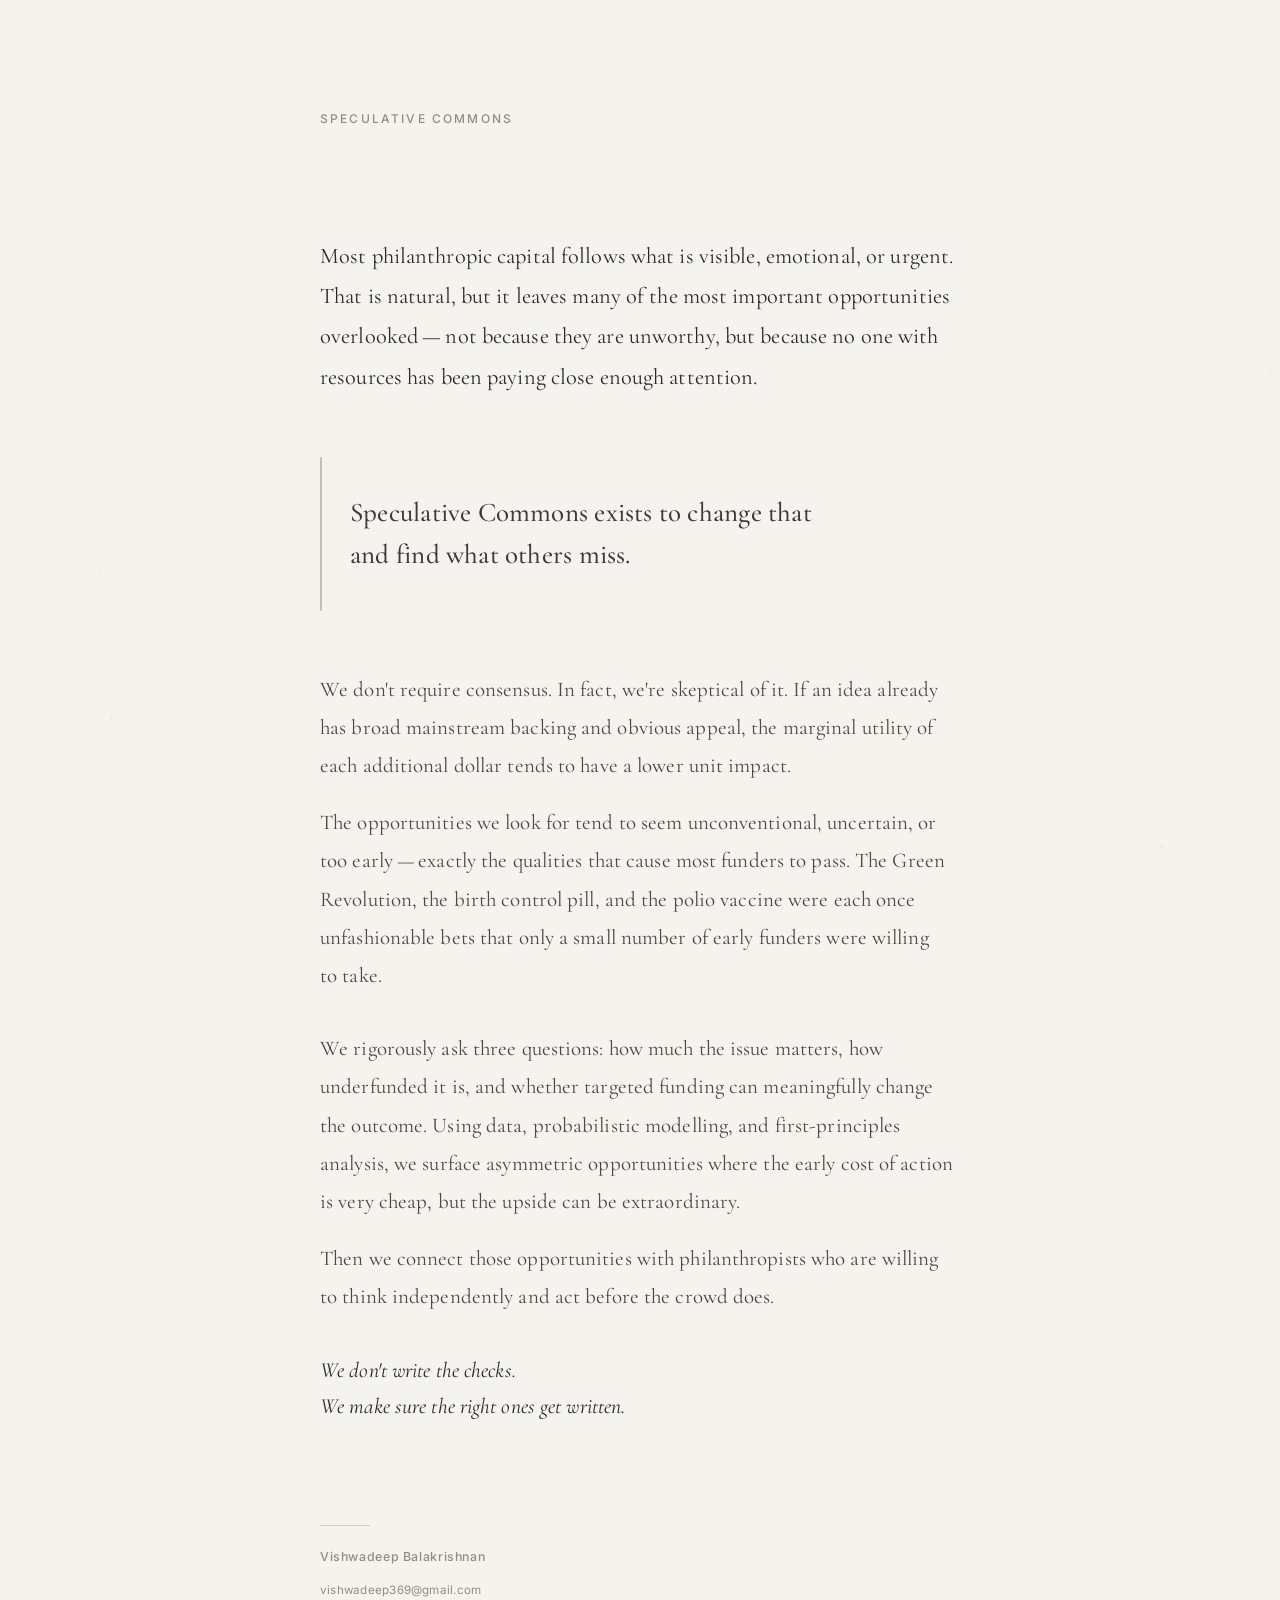
==== index.html @ d749b6ca "Redesign site with editorial typography, pull-line thesis, scroll reveals, and pointer-responsive co" ====
<!DOCTYPE html>
<html lang="en">
<head>
  <meta charset="UTF-8">
  <meta name="viewport" content="width=device-width, initial-scale=1.0">
  <title>Speculative Commons</title>
  <meta name="description" content="Speculative Commons finds what others miss — surfacing asymmetric philanthropic opportunities through rigorous analysis and independent thinking.">
  <meta name="theme-color" content="#f5f3ee">
  <link rel="preconnect" href="https://fonts.googleapis.com">
  <link rel="preconnect" href="https://fonts.gstatic.com" crossorigin>
  <link href="https://fonts.googleapis.com/css2?family=Cormorant+Garamond:ital,wght@0,400;0,500;0,600;1,400;1,500&family=Inter:wght@400;500&display=swap" rel="stylesheet">
  <link rel="stylesheet" href="css/style.css">
</head>
<body>
  <canvas id="bg-canvas" aria-hidden="true"></canvas>

  <div class="page">
    <header class="header" role="banner">
      <span class="brand">Speculative Commons</span>
    </header>

    <main class="main" role="main">
      <article class="thesis">
        <div class="thesis-section reveal">
          <p class="thesis-lead">Most philanthropic capital follows what is visible, emotional, or urgent. That is natural, but it leaves many of the most important opportunities overlooked&thinsp;&mdash;&thinsp;not because they are unworthy, but because no one with resources has been paying close enough&nbsp;attention.</p>
        </div>

        <aside class="thesis-pullline reveal" aria-label="Key statement">
          <span class="pullline-mark" aria-hidden="true"></span>
          <p>Speculative Commons exists to change that<br>and find what others&nbsp;miss.</p>
        </aside>

        <div class="thesis-section reveal">
          <p>We don't require consensus. In fact, we're skeptical of it. If an idea already has broad mainstream backing and obvious appeal, the marginal utility of each additional dollar tends to have a lower unit&nbsp;impact.</p>

          <p>The opportunities we look for tend to seem unconventional, uncertain, or too early&thinsp;&mdash;&thinsp;exactly the qualities that cause most funders to pass. The Green Revolution, the birth control pill, and the polio vaccine were each once unfashionable bets that only a small number of early funders were willing to&nbsp;take.</p>
        </div>

        <div class="thesis-section reveal">
          <p>We rigorously ask three questions: how much the issue matters, how underfunded it is, and whether targeted funding can meaningfully change the outcome. Using data, probabilistic modelling, and first-principles analysis, we surface asymmetric opportunities where the early cost of action is very cheap, but the upside can be&nbsp;extraordinary.</p>

          <p>Then we connect those opportunities with philanthropists who are willing to think independently and act before the crowd&nbsp;does.</p>
        </div>

        <div class="thesis-section reveal">
          <p class="thesis-closing">We don't write the checks.<br>We make sure the right ones get&nbsp;written.</p>
        </div>
      </article>
    </main>

    <footer class="footer reveal" role="contentinfo">
      <div class="footer-rule" aria-hidden="true"></div>
      <p class="footer-name">Vishwadeep Balakrishnan</p>
      <p class="footer-email"><a href="mailto:vishwadeep369@gmail.com">vishwadeep369@gmail.com</a></p>
    </footer>
  </div>

  <script src="js/main.js"></script>
</body>
</html>
---- css/style.css ----
/* ========================================
   Speculative Commons — Stylesheet
   An editorial manifesto page: warm, lyrical,
   quietly alive, institutionally credible.
   ======================================== */

:root {
  --color-bg: #f5f3ee;
  --color-text: #2b2a27;
  --color-text-secondary: #4a4843;
  --color-text-quiet: #908d86;
  --color-rule: #d0cdc6;
  --color-accent: #8a7e6b;
  --color-pullline: #3d3b37;

  --font-serif: 'Cormorant Garamond', 'Georgia', 'Times New Roman', serif;
  --font-sans: 'Inter', -apple-system, BlinkMacSystemFont, 'Segoe UI', sans-serif;

  --measure: 32em;
  --space-xs: 0.5rem;
  --space-s: 1rem;
  --space-m: 1.75rem;
  --space-l: 3rem;
  --space-xl: 5rem;
}

/* ---- Reset & Base ---- */

*, *::before, *::after {
  margin: 0;
  padding: 0;
  box-sizing: border-box;
}

html {
  font-size: 20px;
  -webkit-font-smoothing: antialiased;
  -moz-osx-font-smoothing: grayscale;
  text-rendering: optimizeLegibility;
  scroll-behavior: smooth;
}

body {
  font-family: var(--font-serif);
  font-weight: 400;
  line-height: 1.78;
  color: var(--color-text);
  background-color: var(--color-bg);
  position: relative;
  overflow-x: hidden;
}

::selection {
  background: #cbc7bf;
  color: var(--color-text);
}

/* ---- Background Canvas ---- */

#bg-canvas {
  position: fixed;
  top: 0;
  left: 0;
  width: 100%;
  height: 100%;
  z-index: 0;
  pointer-events: none;
  opacity: 0.18;
}

/* ---- Page Shell ---- */

.page {
  position: relative;
  z-index: 1;
  display: flex;
  flex-direction: column;
  min-height: 100vh;
  max-width: calc(var(--measure) + 6rem);
  margin: 0 auto;
  padding: var(--space-xl) 3rem var(--space-l);
}

/* ---- Header ---- */

.header {
  padding-bottom: var(--space-xl);
  opacity: 0;
  transform: translateY(4px);
  animation: fadeIn 1s cubic-bezier(0.23, 1, 0.32, 1) 0.15s forwards;
}

.brand {
  font-family: var(--font-sans);
  font-weight: 500;
  font-size: 0.6rem;
  letter-spacing: 0.18em;
  text-transform: uppercase;
  color: var(--color-text-quiet);
}

/* ---- Main / Thesis ---- */

.main {
  flex: 1;
  display: flex;
  align-items: flex-start;
}

.thesis {
  max-width: var(--measure);
}

/* Thesis sections for grouped rhythm */
.thesis-section {
  margin-bottom: var(--space-m);
}

.thesis-section:last-child {
  margin-bottom: 0;
}

.thesis-section p {
  font-size: 1.05rem;
  line-height: 1.82;
  letter-spacing: 0.005em;
  color: var(--color-text-secondary);
  margin-bottom: 0.9em;
}

.thesis-section p:last-child {
  margin-bottom: 0;
}

/* Lead paragraph — slightly larger, drawing readers in */
.thesis-lead {
  font-size: 1.12rem !important;
  line-height: 1.8 !important;
  color: var(--color-text) !important;
}

/* ---- Pull-line: the key thesis moment ---- */

.thesis-pullline {
  position: relative;
  margin: var(--space-l) 0;
  padding: var(--space-m) 0 var(--space-m) 1.5rem;
}

.thesis-pullline p {
  font-family: var(--font-serif);
  font-size: 1.35rem;
  font-weight: 500;
  line-height: 1.55;
  letter-spacing: 0.008em;
  color: var(--color-pullline);
}

/* Animated left-margin trace mark */
.pullline-mark {
  position: absolute;
  top: 0;
  left: 0;
  width: 2px;
  height: 100%;
  background: var(--color-accent);
  border-radius: 1px;
  opacity: 0;
  transform: scaleY(0);
  transform-origin: top;
  transition: opacity 0.6s ease, transform 1.2s cubic-bezier(0.23, 1, 0.32, 1);
}

.thesis-pullline.is-visible .pullline-mark {
  opacity: 0.45;
  transform: scaleY(1);
}

/* ---- Closing line ---- */

.thesis-closing {
  font-style: italic;
  font-size: 1.08rem !important;
  line-height: 1.7 !important;
  color: var(--color-text) !important;
  letter-spacing: 0.01em;
}

/* ---- Scroll-reveal system ---- */

.reveal {
  opacity: 0;
  transform: translateY(14px);
  transition: opacity 0.7s cubic-bezier(0.23, 1, 0.32, 1),
              transform 0.7s cubic-bezier(0.23, 1, 0.32, 1);
}

.reveal.is-visible {
  opacity: 1;
  transform: translateY(0);
}

/* Staggered initial entrance for above-the-fold content */
.header ~ .main .reveal:nth-child(1) { transition-delay: 0.1s; }
.header ~ .main .reveal:nth-child(2) { transition-delay: 0.25s; }
.header ~ .main .reveal:nth-child(3) { transition-delay: 0.35s; }
.header ~ .main .reveal:nth-child(4) { transition-delay: 0.45s; }

/* ---- Footer ---- */

.footer {
  margin-top: var(--space-xl);
  padding-top: 0;
  padding-bottom: var(--space-s);
}

.footer-rule {
  width: 2.5rem;
  height: 1px;
  background: var(--color-rule);
  margin-bottom: var(--space-s);
}

.footer-name {
  font-family: var(--font-sans);
  font-size: 0.62rem;
  font-weight: 500;
  letter-spacing: 0.05em;
  color: var(--color-text-quiet);
  margin-bottom: 0.15rem;
}

.footer-email a {
  font-family: var(--font-sans);
  font-size: 0.58rem;
  letter-spacing: 0.02em;
  color: var(--color-text-quiet);
  text-decoration: none;
  border-bottom: 1px solid transparent;
  transition: border-color 0.3s ease, color 0.3s ease;
}

.footer-email a:hover,
.footer-email a:focus {
  color: var(--color-text);
  border-bottom-color: var(--color-rule);
}

.footer-email a:focus-visible {
  outline: 2px solid var(--color-text-quiet);
  outline-offset: 2px;
  border-radius: 2px;
}

/* ---- Keyframes ---- */

@keyframes fadeIn {
  from {
    opacity: 0;
    transform: translateY(4px);
  }
  to {
    opacity: 1;
    transform: translateY(0);
  }
}

/* ---- Reduced Motion ---- */

@media (prefers-reduced-motion: reduce) {
  *, *::before, *::after {
    animation-duration: 0.01ms !important;
    animation-delay: 0s !important;
    transition-duration: 0.01ms !important;
  }

  .header,
  .reveal {
    opacity: 1;
    transform: none;
  }

  .pullline-mark {
    opacity: 0.45;
    transform: scaleY(1);
  }

  #bg-canvas {
    display: none;
  }
}

/* ---- Responsive ---- */

@media (max-width: 768px) {
  html {
    font-size: 19px;
  }

  .page {
    padding: var(--space-l) 2rem var(--space-m);
  }

  .header {
    padding-bottom: var(--space-l);
  }

  .thesis-pullline {
    margin: var(--space-m) 0;
    padding-left: 1.25rem;
  }

  .thesis-pullline p {
    font-size: 1.25rem;
  }

  .footer {
    margin-top: var(--space-l);
  }
}

@media (max-width: 480px) {
  html {
    font-size: 18px;
  }

  .page {
    padding: 2.5rem 1.5rem 1.5rem;
  }

  .header {
    padding-bottom: 2.5rem;
  }

  .thesis-section {
    margin-bottom: 1.5rem;
  }

  .thesis-section p {
    margin-bottom: 0.75em;
  }

  .thesis-pullline {
    margin: 1.5rem 0;
    padding: 1.25rem 0 1.25rem 1rem;
  }

  .thesis-pullline p {
    font-size: 1.15rem;
    line-height: 1.5;
  }

  .footer {
    margin-top: 2.5rem;
  }
}

/* ---- Print ---- */

@media print {
  #bg-canvas { display: none; }
  .page { padding: 0; }
  .header, .reveal { opacity: 1; transform: none; }
  .pullline-mark { opacity: 0.45; transform: scaleY(1); }
  body { background: #fff; color: #000; }
}
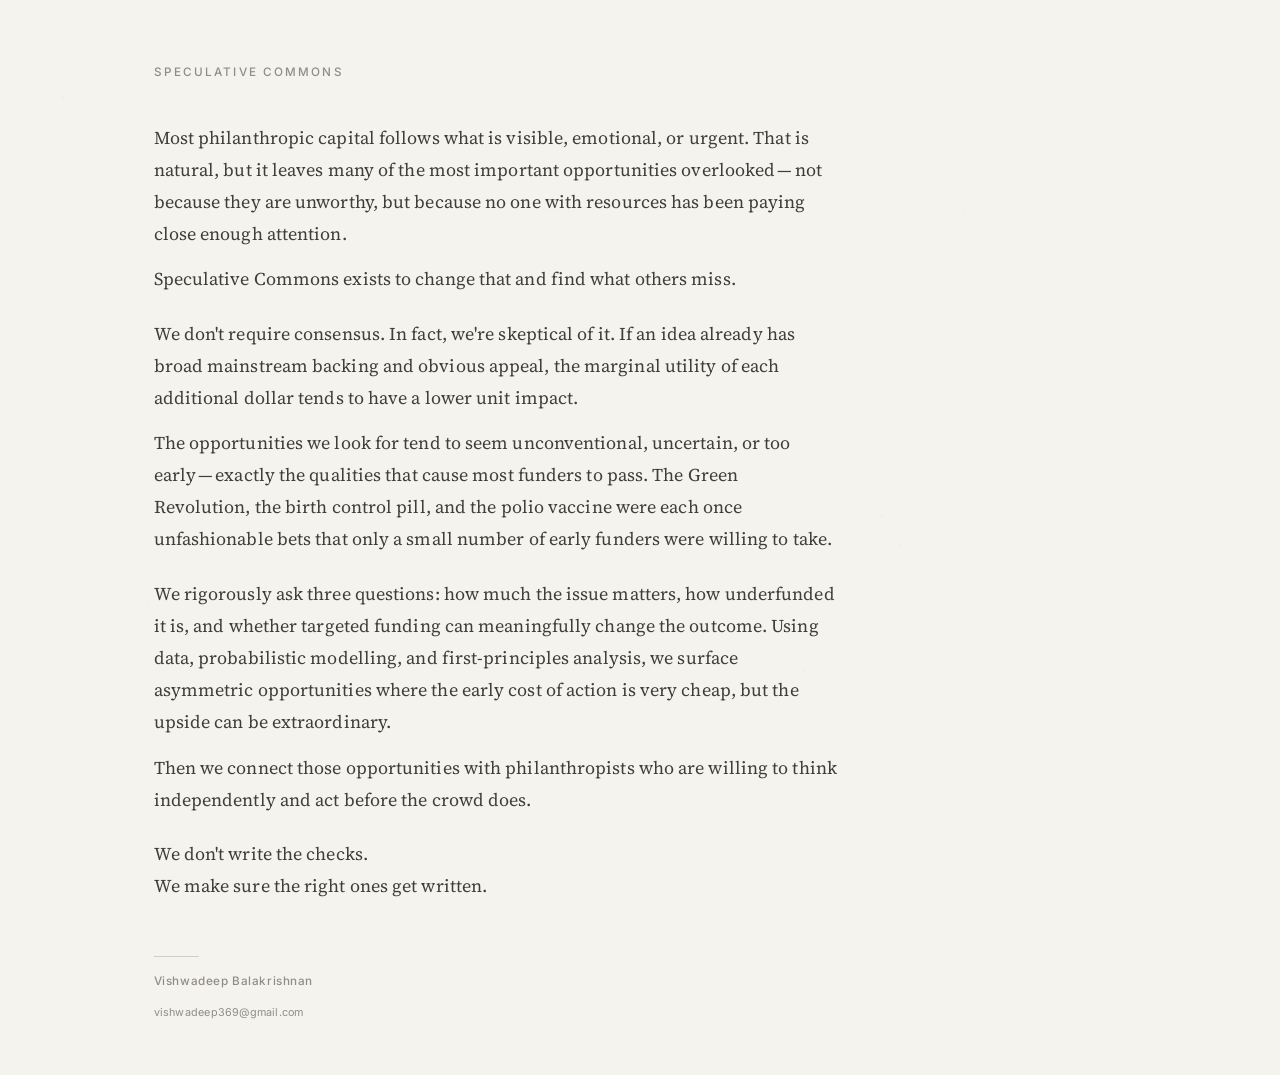
==== commit 94cb325b: "Refine site: left-offset editorial layout, Source Serif 4 font, uniform body typography, tighter spa" ====
--- a/index.html
+++ b/index.html
@@ -8,7 +8,7 @@
   <meta name="theme-color" content="#f5f3ee">
   <link rel="preconnect" href="https://fonts.googleapis.com">
   <link rel="preconnect" href="https://fonts.gstatic.com" crossorigin>
-  <link href="https://fonts.googleapis.com/css2?family=Cormorant+Garamond:ital,wght@0,400;0,500;0,600;1,400;1,500&family=Inter:wght@400;500&display=swap" rel="stylesheet">
+  <link href="https://fonts.googleapis.com/css2?family=Source+Serif+4:ital,opsz,wght@0,8..60,400;0,8..60,500;0,8..60,600;1,8..60,400;1,8..60,500&family=Inter:wght@400;500&display=swap" rel="stylesheet">
   <link rel="stylesheet" href="css/style.css">
 </head>
 <body>
@@ -22,13 +22,10 @@
     <main class="main" role="main">
       <article class="thesis">
         <div class="thesis-section reveal">
-          <p class="thesis-lead">Most philanthropic capital follows what is visible, emotional, or urgent. That is natural, but it leaves many of the most important opportunities overlooked&thinsp;&mdash;&thinsp;not because they are unworthy, but because no one with resources has been paying close enough&nbsp;attention.</p>
+          <p>Most philanthropic capital follows what is visible, emotional, or urgent. That is natural, but it leaves many of the most important opportunities overlooked&thinsp;&mdash;&thinsp;not because they are unworthy, but because no one with resources has been paying close enough&nbsp;attention.</p>
+
+          <p>Speculative Commons exists to change that and find what others&nbsp;miss.</p>
         </div>
-
-        <aside class="thesis-pullline reveal" aria-label="Key statement">
-          <span class="pullline-mark" aria-hidden="true"></span>
-          <p>Speculative Commons exists to change that<br>and find what others&nbsp;miss.</p>
-        </aside>
 
         <div class="thesis-section reveal">
           <p>We don't require consensus. In fact, we're skeptical of it. If an idea already has broad mainstream backing and obvious appeal, the marginal utility of each additional dollar tends to have a lower unit&nbsp;impact.</p>
@@ -43,7 +40,7 @@
         </div>
 
         <div class="thesis-section reveal">
-          <p class="thesis-closing">We don't write the checks.<br>We make sure the right ones get&nbsp;written.</p>
+          <p>We don't write the checks.<br>We make sure the right ones get&nbsp;written.</p>
         </div>
       </article>
     </main>
--- a/css/style.css
+++ b/css/style.css
@@ -1,27 +1,28 @@
 /* ========================================
    Speculative Commons — Stylesheet
-   An editorial manifesto page: warm, lyrical,
-   quietly alive, institutionally credible.
+   An editorial manifesto page: warm, modern,
+   left-offset layout, typographically uniform.
    ======================================== */
 
 :root {
   --color-bg: #f5f3ee;
   --color-text: #2b2a27;
-  --color-text-secondary: #4a4843;
+  --color-text-secondary: #403e3a;
   --color-text-quiet: #908d86;
   --color-rule: #d0cdc6;
-  --color-accent: #8a7e6b;
-  --color-pullline: #3d3b37;
-
-  --font-serif: 'Cormorant Garamond', 'Georgia', 'Times New Roman', serif;
+
+  --font-serif: 'Source Serif 4', 'Georgia', 'Times New Roman', serif;
   --font-sans: 'Inter', -apple-system, BlinkMacSystemFont, 'Segoe UI', sans-serif;
 
-  --measure: 32em;
-  --space-xs: 0.5rem;
-  --space-s: 1rem;
-  --space-m: 1.75rem;
-  --space-l: 3rem;
-  --space-xl: 5rem;
+  --measure: 38rem;
+  --page-left: max(3rem, 12vw);
+  --page-right: 3rem;
+
+  --space-xs: 0.4rem;
+  --space-s: 0.75rem;
+  --space-m: 1.25rem;
+  --space-l: 2rem;
+  --space-xl: 3rem;
 }
 
 /* ---- Reset & Base ---- */
@@ -33,7 +34,7 @@
 }
 
 html {
-  font-size: 20px;
+  font-size: 18px;
   -webkit-font-smoothing: antialiased;
   -moz-osx-font-smoothing: grayscale;
   text-rendering: optimizeLegibility;
@@ -43,7 +44,7 @@
 body {
   font-family: var(--font-serif);
   font-weight: 400;
-  line-height: 1.78;
+  line-height: 1.75;
   color: var(--color-text);
   background-color: var(--color-bg);
   position: relative;
@@ -65,7 +66,7 @@
   height: 100%;
   z-index: 0;
   pointer-events: none;
-  opacity: 0.18;
+  opacity: 0.15;
 }
 
 /* ---- Page Shell ---- */
@@ -76,15 +77,14 @@
   display: flex;
   flex-direction: column;
   min-height: 100vh;
-  max-width: calc(var(--measure) + 6rem);
-  margin: 0 auto;
-  padding: var(--space-xl) 3rem var(--space-l);
+  max-width: calc(var(--page-left) + var(--measure) + var(--page-right));
+  padding: var(--space-xl) var(--page-right) var(--space-l) var(--page-left);
 }
 
 /* ---- Header ---- */
 
 .header {
-  padding-bottom: var(--space-xl);
+  padding-bottom: var(--space-l);
   opacity: 0;
   transform: translateY(4px);
   animation: fadeIn 1s cubic-bezier(0.23, 1, 0.32, 1) 0.15s forwards;
@@ -93,7 +93,7 @@
 .brand {
   font-family: var(--font-sans);
   font-weight: 500;
-  font-size: 0.6rem;
+  font-size: 0.65rem;
   letter-spacing: 0.18em;
   text-transform: uppercase;
   color: var(--color-text-quiet);
@@ -103,8 +103,6 @@
 
 .main {
   flex: 1;
-  display: flex;
-  align-items: flex-start;
 }
 
 .thesis {
@@ -121,76 +119,24 @@
 }
 
 .thesis-section p {
-  font-size: 1.05rem;
-  line-height: 1.82;
+  font-family: var(--font-serif);
+  font-size: 1rem;
+  font-weight: 400;
+  line-height: 1.78;
   letter-spacing: 0.005em;
   color: var(--color-text-secondary);
-  margin-bottom: 0.9em;
+  margin-bottom: 0.75em;
 }
 
 .thesis-section p:last-child {
   margin-bottom: 0;
 }
 
-/* Lead paragraph — slightly larger, drawing readers in */
-.thesis-lead {
-  font-size: 1.12rem !important;
-  line-height: 1.8 !important;
-  color: var(--color-text) !important;
-}
-
-/* ---- Pull-line: the key thesis moment ---- */
-
-.thesis-pullline {
-  position: relative;
-  margin: var(--space-l) 0;
-  padding: var(--space-m) 0 var(--space-m) 1.5rem;
-}
-
-.thesis-pullline p {
-  font-family: var(--font-serif);
-  font-size: 1.35rem;
-  font-weight: 500;
-  line-height: 1.55;
-  letter-spacing: 0.008em;
-  color: var(--color-pullline);
-}
-
-/* Animated left-margin trace mark */
-.pullline-mark {
-  position: absolute;
-  top: 0;
-  left: 0;
-  width: 2px;
-  height: 100%;
-  background: var(--color-accent);
-  border-radius: 1px;
-  opacity: 0;
-  transform: scaleY(0);
-  transform-origin: top;
-  transition: opacity 0.6s ease, transform 1.2s cubic-bezier(0.23, 1, 0.32, 1);
-}
-
-.thesis-pullline.is-visible .pullline-mark {
-  opacity: 0.45;
-  transform: scaleY(1);
-}
-
-/* ---- Closing line ---- */
-
-.thesis-closing {
-  font-style: italic;
-  font-size: 1.08rem !important;
-  line-height: 1.7 !important;
-  color: var(--color-text) !important;
-  letter-spacing: 0.01em;
-}
-
 /* ---- Scroll-reveal system ---- */
 
 .reveal {
   opacity: 0;
-  transform: translateY(14px);
+  transform: translateY(10px);
   transition: opacity 0.7s cubic-bezier(0.23, 1, 0.32, 1),
               transform 0.7s cubic-bezier(0.23, 1, 0.32, 1);
 }
@@ -200,17 +146,16 @@
   transform: translateY(0);
 }
 
-/* Staggered initial entrance for above-the-fold content */
+/* Staggered initial entrance */
 .header ~ .main .reveal:nth-child(1) { transition-delay: 0.1s; }
-.header ~ .main .reveal:nth-child(2) { transition-delay: 0.25s; }
-.header ~ .main .reveal:nth-child(3) { transition-delay: 0.35s; }
-.header ~ .main .reveal:nth-child(4) { transition-delay: 0.45s; }
+.header ~ .main .reveal:nth-child(2) { transition-delay: 0.22s; }
+.header ~ .main .reveal:nth-child(3) { transition-delay: 0.34s; }
+.header ~ .main .reveal:nth-child(4) { transition-delay: 0.44s; }
 
 /* ---- Footer ---- */
 
 .footer {
   margin-top: var(--space-xl);
-  padding-top: 0;
   padding-bottom: var(--space-s);
 }
 
@@ -223,7 +168,7 @@
 
 .footer-name {
   font-family: var(--font-sans);
-  font-size: 0.62rem;
+  font-size: 0.65rem;
   font-weight: 500;
   letter-spacing: 0.05em;
   color: var(--color-text-quiet);
@@ -232,7 +177,7 @@
 
 .footer-email a {
   font-family: var(--font-sans);
-  font-size: 0.58rem;
+  font-size: 0.6rem;
   letter-spacing: 0.02em;
   color: var(--color-text-quiet);
   text-decoration: none;
@@ -280,11 +225,6 @@
     transform: none;
   }
 
-  .pullline-mark {
-    opacity: 0.45;
-    transform: scaleY(1);
-  }
-
   #bg-canvas {
     display: none;
   }
@@ -293,25 +233,21 @@
 /* ---- Responsive ---- */
 
 @media (max-width: 768px) {
+  :root {
+    --page-left: 2.5rem;
+    --page-right: 2.5rem;
+  }
+
   html {
-    font-size: 19px;
+    font-size: 17px;
   }
 
   .page {
-    padding: var(--space-l) 2rem var(--space-m);
+    padding-top: var(--space-l);
   }
 
   .header {
-    padding-bottom: var(--space-l);
-  }
-
-  .thesis-pullline {
-    margin: var(--space-m) 0;
-    padding-left: 1.25rem;
-  }
-
-  .thesis-pullline p {
-    font-size: 1.25rem;
+    padding-bottom: var(--space-m);
   }
 
   .footer {
@@ -320,38 +256,33 @@
 }
 
 @media (max-width: 480px) {
+  :root {
+    --page-left: 1.5rem;
+    --page-right: 1.5rem;
+  }
+
   html {
-    font-size: 18px;
+    font-size: 16.5px;
   }
 
   .page {
-    padding: 2.5rem 1.5rem 1.5rem;
+    padding-top: 2rem;
   }
 
   .header {
-    padding-bottom: 2.5rem;
+    padding-bottom: 1.5rem;
   }
 
   .thesis-section {
-    margin-bottom: 1.5rem;
+    margin-bottom: 1rem;
   }
 
   .thesis-section p {
-    margin-bottom: 0.75em;
-  }
-
-  .thesis-pullline {
-    margin: 1.5rem 0;
-    padding: 1.25rem 0 1.25rem 1rem;
-  }
-
-  .thesis-pullline p {
-    font-size: 1.15rem;
-    line-height: 1.5;
+    margin-bottom: 0.6em;
   }
 
   .footer {
-    margin-top: 2.5rem;
+    margin-top: 2rem;
   }
 }
 
@@ -361,6 +292,5 @@
   #bg-canvas { display: none; }
   .page { padding: 0; }
   .header, .reveal { opacity: 1; transform: none; }
-  .pullline-mark { opacity: 0.45; transform: scaleY(1); }
   body { background: #fff; color: #000; }
 }
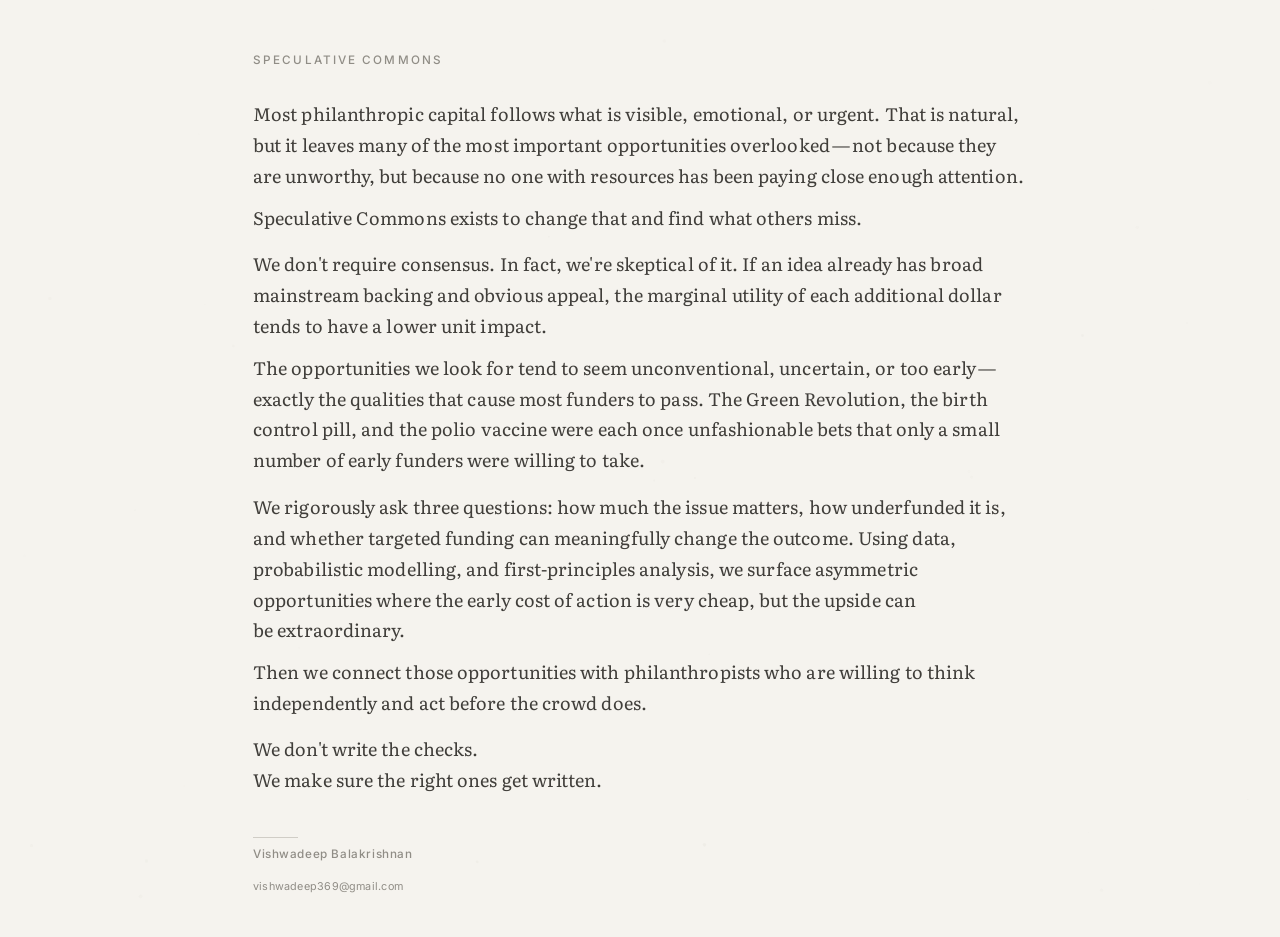
==== commit 7d325223: "Redesign layout: broader centered reading column, Literata font, tighter spacing - Switch from left-" ====
--- a/index.html
+++ b/index.html
@@ -8,7 +8,7 @@
   <meta name="theme-color" content="#f5f3ee">
   <link rel="preconnect" href="https://fonts.googleapis.com">
   <link rel="preconnect" href="https://fonts.gstatic.com" crossorigin>
-  <link href="https://fonts.googleapis.com/css2?family=Source+Serif+4:ital,opsz,wght@0,8..60,400;0,8..60,500;0,8..60,600;1,8..60,400;1,8..60,500&family=Inter:wght@400;500&display=swap" rel="stylesheet">
+  <link href="https://fonts.googleapis.com/css2?family=Literata:ital,opsz,wght@0,7..72,400;0,7..72,500;0,7..72,600;1,7..72,400;1,7..72,500&family=Inter:wght@400;500&display=swap" rel="stylesheet">
   <link rel="stylesheet" href="css/style.css">
 </head>
 <body>
--- a/css/style.css
+++ b/css/style.css
@@ -1,7 +1,8 @@
 /* ========================================
    Speculative Commons — Stylesheet
    An editorial manifesto page: warm, modern,
-   left-offset layout, typographically uniform.
+   balanced centered layout, typographically
+   uniform.
    ======================================== */
 
 :root {
@@ -11,18 +12,17 @@
   --color-text-quiet: #908d86;
   --color-rule: #d0cdc6;
 
-  --font-serif: 'Source Serif 4', 'Georgia', 'Times New Roman', serif;
+  --font-serif: 'Literata', 'Georgia', 'Times New Roman', serif;
   --font-sans: 'Inter', -apple-system, BlinkMacSystemFont, 'Segoe UI', sans-serif;
 
-  --measure: 38rem;
-  --page-left: max(3rem, 12vw);
-  --page-right: 3rem;
-
-  --space-xs: 0.4rem;
-  --space-s: 0.75rem;
-  --space-m: 1.25rem;
-  --space-l: 2rem;
-  --space-xl: 3rem;
+  --measure: 43rem;
+  --page-inline: max(2.5rem, 8vw);
+
+  --space-xs: 0.35rem;
+  --space-s: 0.6rem;
+  --space-m: 1rem;
+  --space-l: 1.5rem;
+  --space-xl: 2.25rem;
 }
 
 /* ---- Reset & Base ---- */
@@ -77,8 +77,9 @@
   display: flex;
   flex-direction: column;
   min-height: 100vh;
-  max-width: calc(var(--page-left) + var(--measure) + var(--page-right));
-  padding: var(--space-xl) var(--page-right) var(--space-l) var(--page-left);
+  max-width: calc(var(--measure) + var(--page-inline) * 2);
+  margin: 0 auto;
+  padding: var(--space-xl) var(--page-inline) var(--space-l);
 }
 
 /* ---- Header ---- */
@@ -111,7 +112,7 @@
 
 /* Thesis sections for grouped rhythm */
 .thesis-section {
-  margin-bottom: var(--space-m);
+  margin-bottom: 0.85rem;
 }
 
 .thesis-section:last-child {
@@ -122,10 +123,10 @@
   font-family: var(--font-serif);
   font-size: 1rem;
   font-weight: 400;
-  line-height: 1.78;
+  line-height: 1.72;
   letter-spacing: 0.005em;
   color: var(--color-text-secondary);
-  margin-bottom: 0.75em;
+  margin-bottom: 0.6em;
 }
 
 .thesis-section p:last-child {
@@ -163,7 +164,7 @@
   width: 2.5rem;
   height: 1px;
   background: var(--color-rule);
-  margin-bottom: var(--space-s);
+  margin-bottom: var(--space-xs);
 }
 
 .footer-name {
@@ -234,8 +235,7 @@
 
 @media (max-width: 768px) {
   :root {
-    --page-left: 2.5rem;
-    --page-right: 2.5rem;
+    --page-inline: 2.25rem;
   }
 
   html {
@@ -257,8 +257,7 @@
 
 @media (max-width: 480px) {
   :root {
-    --page-left: 1.5rem;
-    --page-right: 1.5rem;
+    --page-inline: 1.5rem;
   }
 
   html {
@@ -270,19 +269,19 @@
   }
 
   .header {
-    padding-bottom: 1.5rem;
+    padding-bottom: 1.25rem;
   }
 
   .thesis-section {
-    margin-bottom: 1rem;
+    margin-bottom: 0.75rem;
   }
 
   .thesis-section p {
-    margin-bottom: 0.6em;
+    margin-bottom: 0.5em;
   }
 
   .footer {
-    margin-top: 2rem;
+    margin-top: 1.75rem;
   }
 }
 
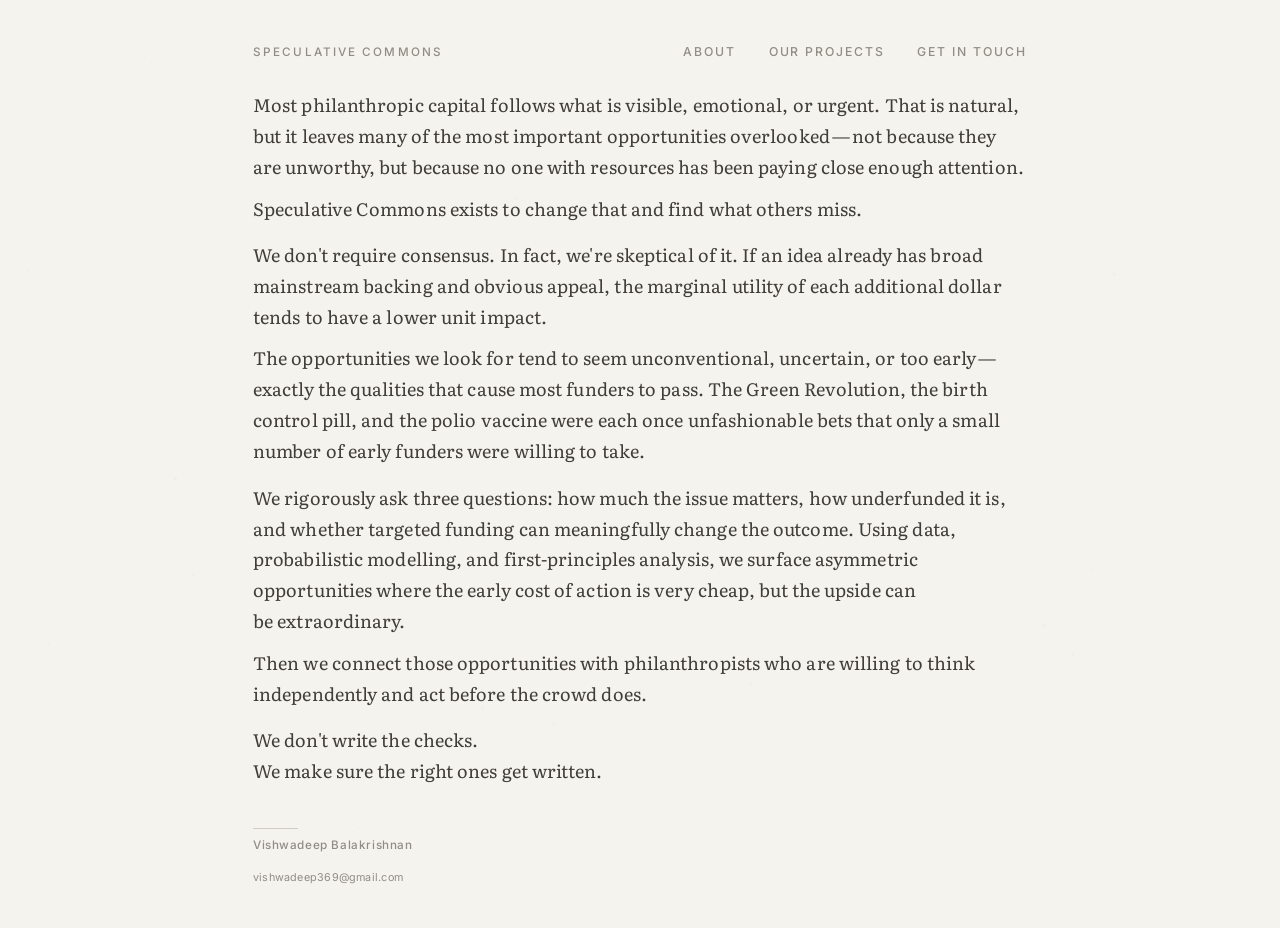
==== commit cdabe973: "Add editorial navigation system with subtle typography and hover effects Agent-Logs-Url: https://git" ====
--- a/index.html
+++ b/index.html
@@ -17,10 +17,15 @@
   <div class="page">
     <header class="header" role="banner">
       <span class="brand">Speculative Commons</span>
+      <nav class="nav" role="navigation" aria-label="Primary">
+        <a class="nav-item" href="#about">About</a>
+        <a class="nav-item" href="#projects">Our Projects</a>
+        <a class="nav-item" href="#contact">Get in touch</a>
+      </nav>
     </header>
 
     <main class="main" role="main">
-      <article class="thesis">
+      <article id="about" class="thesis">
         <div class="thesis-section reveal">
           <p>Most philanthropic capital follows what is visible, emotional, or urgent. That is natural, but it leaves many of the most important opportunities overlooked&thinsp;&mdash;&thinsp;not because they are unworthy, but because no one with resources has been paying close enough&nbsp;attention.</p>
 
@@ -33,7 +38,7 @@
           <p>The opportunities we look for tend to seem unconventional, uncertain, or too early&thinsp;&mdash;&thinsp;exactly the qualities that cause most funders to pass. The Green Revolution, the birth control pill, and the polio vaccine were each once unfashionable bets that only a small number of early funders were willing to&nbsp;take.</p>
         </div>
 
-        <div class="thesis-section reveal">
+        <div id="projects" class="thesis-section reveal">
           <p>We rigorously ask three questions: how much the issue matters, how underfunded it is, and whether targeted funding can meaningfully change the outcome. Using data, probabilistic modelling, and first-principles analysis, we surface asymmetric opportunities where the early cost of action is very cheap, but the upside can be&nbsp;extraordinary.</p>
 
           <p>Then we connect those opportunities with philanthropists who are willing to think independently and act before the crowd&nbsp;does.</p>
@@ -45,7 +50,7 @@
       </article>
     </main>
 
-    <footer class="footer reveal" role="contentinfo">
+    <footer id="contact" class="footer reveal" role="contentinfo">
       <div class="footer-rule" aria-hidden="true"></div>
       <p class="footer-name">Vishwadeep Balakrishnan</p>
       <p class="footer-email"><a href="mailto:vishwadeep369@gmail.com">vishwadeep369@gmail.com</a></p>
--- a/css/style.css
+++ b/css/style.css
@@ -85,6 +85,9 @@
 /* ---- Header ---- */
 
 .header {
+  display: flex;
+  align-items: baseline;
+  justify-content: space-between;
   padding-bottom: var(--space-l);
   opacity: 0;
   transform: translateY(4px);
@@ -98,6 +101,54 @@
   letter-spacing: 0.18em;
   text-transform: uppercase;
   color: var(--color-text-quiet);
+}
+
+/* ---- Navigation (editorial metadata style) ---- */
+
+.nav {
+  display: flex;
+  align-items: baseline;
+  gap: 1.8em;
+}
+
+.nav-item {
+  font-family: var(--font-sans);
+  font-weight: 500;
+  font-size: 0.68rem;
+  letter-spacing: 0.16em;
+  text-transform: uppercase;
+  color: var(--color-text-quiet);
+  text-decoration: none;
+  position: relative;
+  padding-bottom: 1px;
+  transition: color 0.35s ease;
+}
+
+.nav-item::after {
+  content: '';
+  position: absolute;
+  left: 0;
+  bottom: -1px;
+  width: 0;
+  height: 1px;
+  background: var(--color-rule);
+  transition: width 0.35s cubic-bezier(0.23, 1, 0.32, 1);
+}
+
+.nav-item:hover,
+.nav-item:focus {
+  color: var(--color-text-secondary);
+}
+
+.nav-item:hover::after,
+.nav-item:focus::after {
+  width: 100%;
+}
+
+.nav-item:focus-visible {
+  outline: 2px solid var(--color-text-quiet);
+  outline-offset: 3px;
+  border-radius: 2px;
 }
 
 /* ---- Main / Thesis ---- */
@@ -226,6 +277,10 @@
     transform: none;
   }
 
+  .nav-item::after {
+    transition: none;
+  }
+
   #bg-canvas {
     display: none;
   }
@@ -250,6 +305,14 @@
     padding-bottom: var(--space-m);
   }
 
+  .nav {
+    gap: 1.4em;
+  }
+
+  .nav-item {
+    font-size: 0.62rem;
+  }
+
   .footer {
     margin-top: var(--space-l);
   }
@@ -269,7 +332,19 @@
   }
 
   .header {
+    flex-direction: column;
+    align-items: flex-start;
+    gap: 0.55rem;
     padding-bottom: 1.25rem;
+  }
+
+  .nav {
+    gap: 1.2em;
+  }
+
+  .nav-item {
+    font-size: 0.58rem;
+    letter-spacing: 0.14em;
   }
 
   .thesis-section {
@@ -292,4 +367,6 @@
   .page { padding: 0; }
   .header, .reveal { opacity: 1; transform: none; }
   body { background: #fff; color: #000; }
-}
+  .nav-item { color: #000; }
+  .nav-item::after { display: none; }
+}
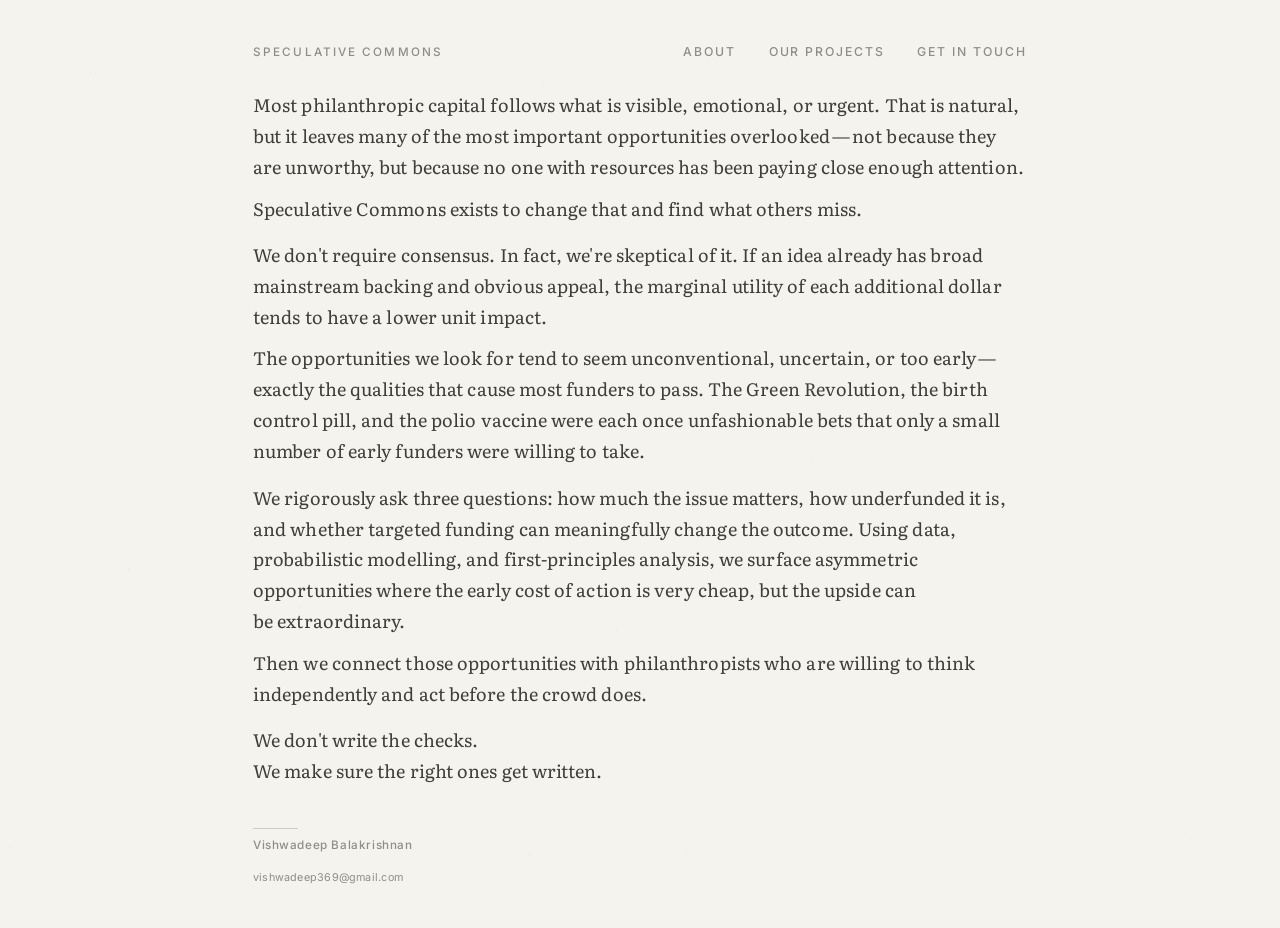
==== commit 5141b8a9: "Address review feedback: improve aria-label and fix underline positioning Agent-Logs-Url: https://gi" ====
--- a/index.html
+++ b/index.html
@@ -17,7 +17,7 @@
   <div class="page">
     <header class="header" role="banner">
       <span class="brand">Speculative Commons</span>
-      <nav class="nav" role="navigation" aria-label="Primary">
+      <nav class="nav" role="navigation" aria-label="Primary navigation">
         <a class="nav-item" href="#about">About</a>
         <a class="nav-item" href="#projects">Our Projects</a>
         <a class="nav-item" href="#contact">Get in touch</a>
--- a/css/style.css
+++ b/css/style.css
@@ -128,7 +128,7 @@
   content: '';
   position: absolute;
   left: 0;
-  bottom: -1px;
+  bottom: 0;
   width: 0;
   height: 1px;
   background: var(--color-rule);
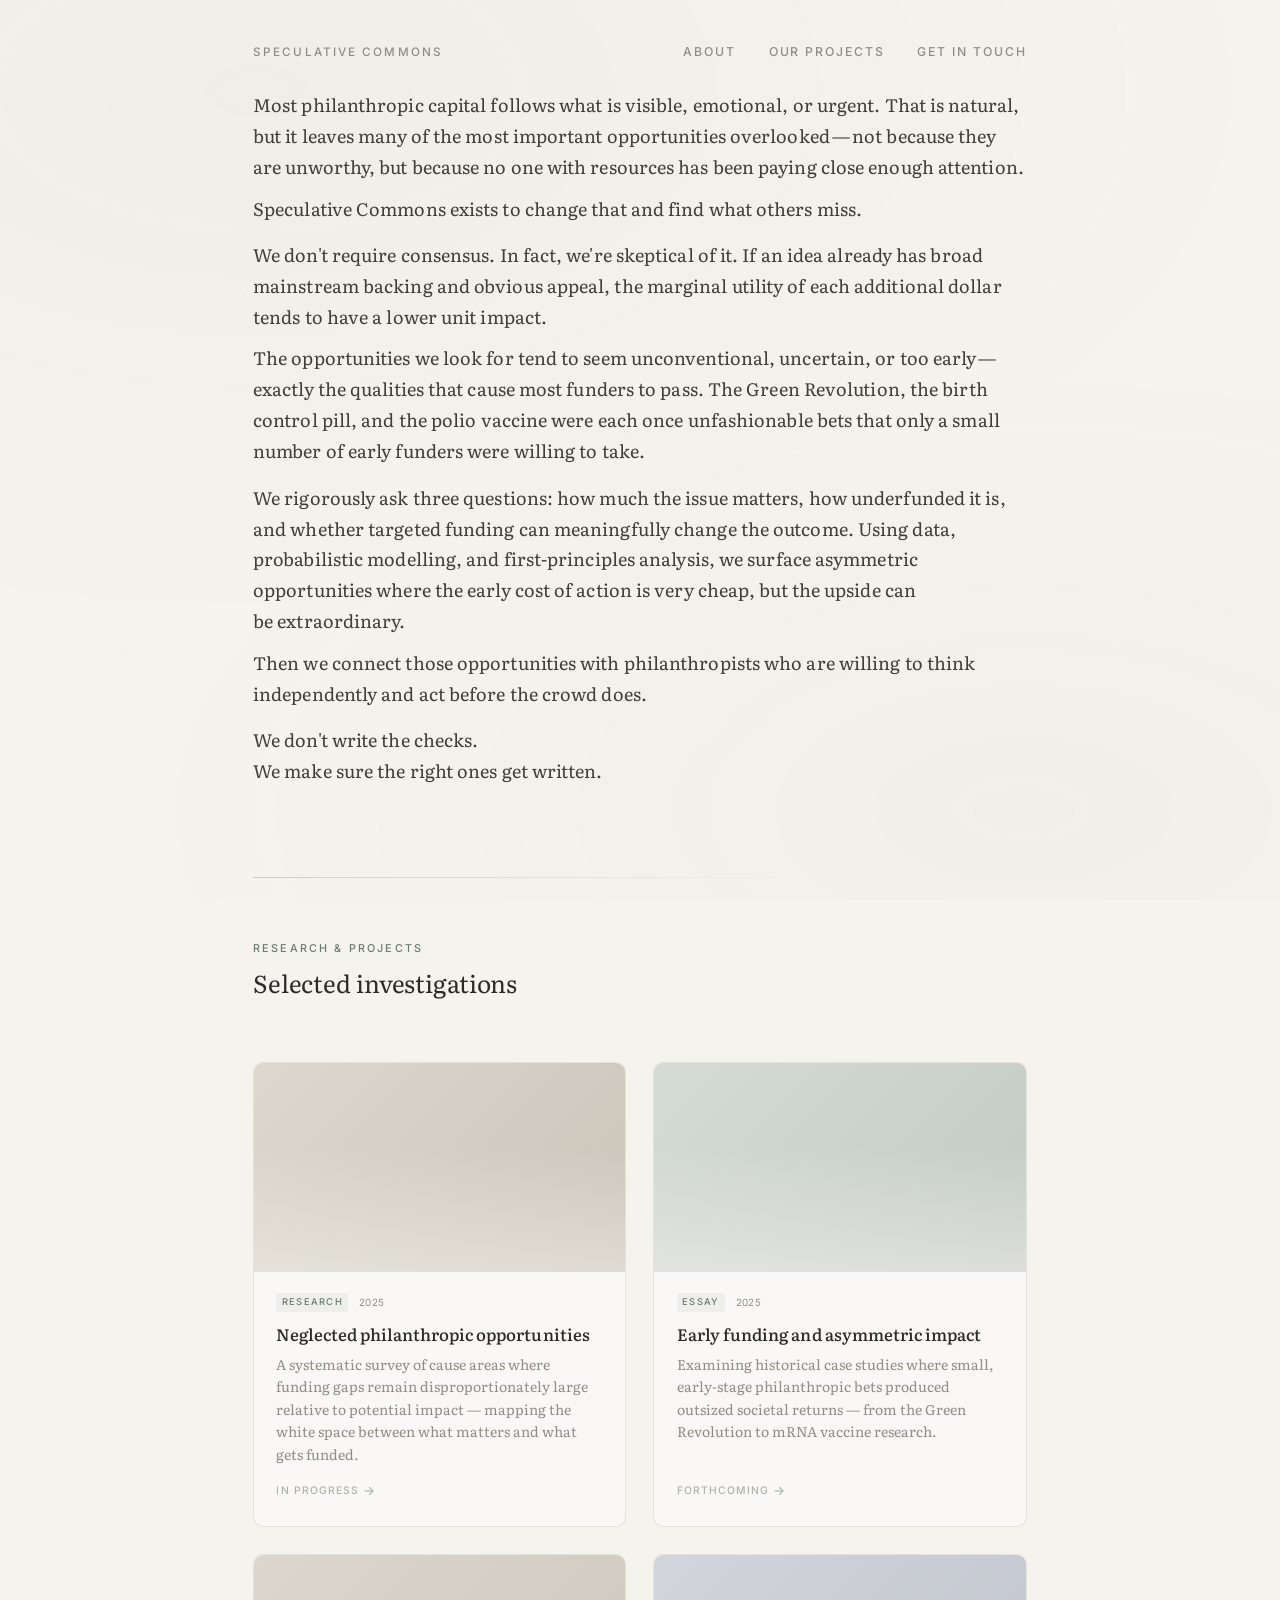
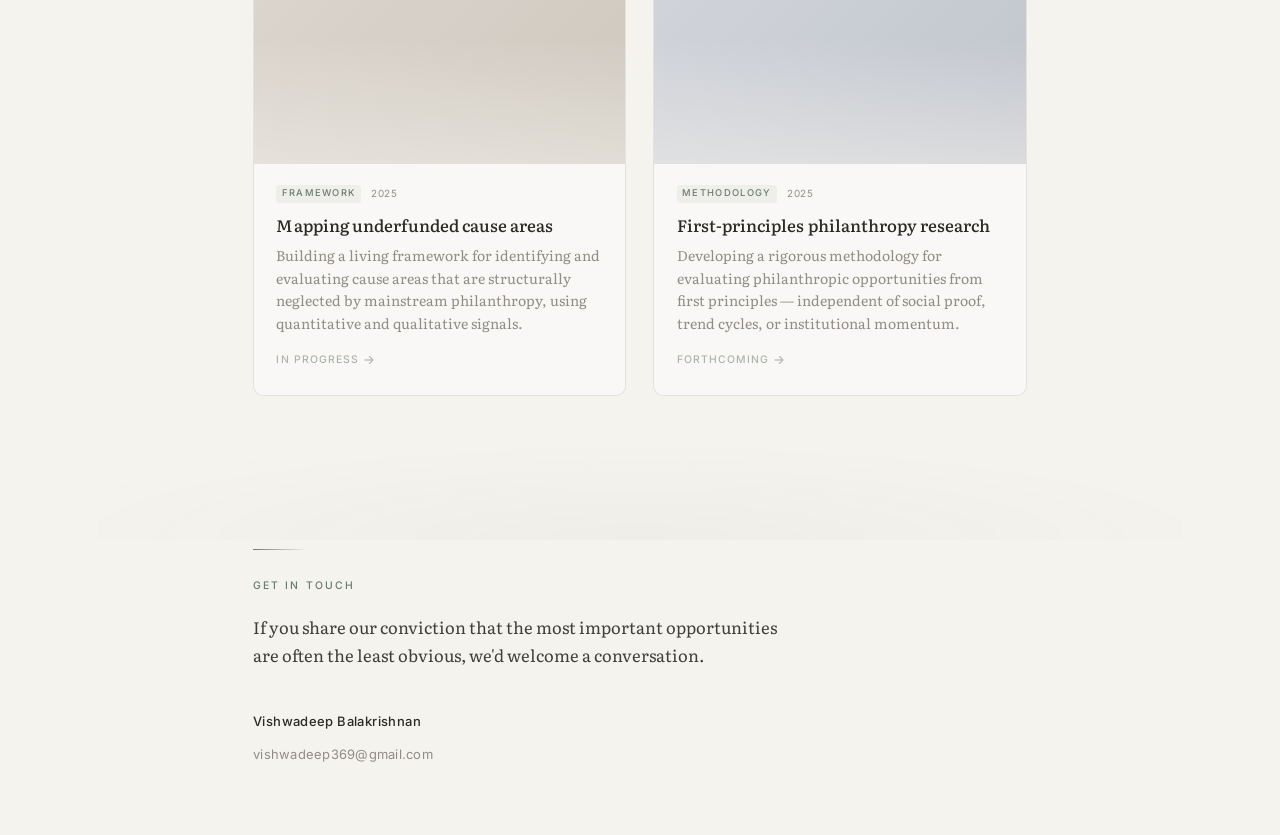
==== commit 4151d5f8: "Refine website: add Projects section, redesign contact area, enhance UI with gradients and polish - " ====
--- a/index.html
+++ b/index.html
@@ -38,7 +38,7 @@
           <p>The opportunities we look for tend to seem unconventional, uncertain, or too early&thinsp;&mdash;&thinsp;exactly the qualities that cause most funders to pass. The Green Revolution, the birth control pill, and the polio vaccine were each once unfashionable bets that only a small number of early funders were willing to&nbsp;take.</p>
         </div>
 
-        <div id="projects" class="thesis-section reveal">
+        <div class="thesis-section reveal">
           <p>We rigorously ask three questions: how much the issue matters, how underfunded it is, and whether targeted funding can meaningfully change the outcome. Using data, probabilistic modelling, and first-principles analysis, we surface asymmetric opportunities where the early cost of action is very cheap, but the upside can be&nbsp;extraordinary.</p>
 
           <p>Then we connect those opportunities with philanthropists who are willing to think independently and act before the crowd&nbsp;does.</p>
@@ -48,12 +48,31 @@
           <p>We don't write the checks.<br>We make sure the right ones get&nbsp;written.</p>
         </div>
       </article>
+
+      <!-- Projects — rendered from data in main.js -->
+      <section id="projects" class="projects reveal" aria-label="Projects">
+        <header class="projects-header">
+          <span class="projects-label">Research &amp; Projects</span>
+          <h2 class="projects-title">Selected investigations</h2>
+        </header>
+        <div class="projects-grid" id="projects-grid">
+          <!-- cards injected by JS -->
+        </div>
+      </section>
     </main>
 
-    <footer id="contact" class="footer reveal" role="contentinfo">
-      <div class="footer-rule" aria-hidden="true"></div>
-      <p class="footer-name">Vishwadeep Balakrishnan</p>
-      <p class="footer-email"><a href="mailto:vishwadeep369@gmail.com">vishwadeep369@gmail.com</a></p>
+    <footer id="contact" class="contact reveal" role="contentinfo">
+      <div class="contact-glow" aria-hidden="true"></div>
+      <div class="contact-inner">
+        <span class="contact-label">Get in touch</span>
+        <p class="contact-note">If you share our conviction that the most important opportunities are often the least obvious, we'd welcome a&nbsp;conversation.</p>
+        <div class="contact-details">
+          <p class="contact-name">Vishwadeep Balakrishnan</p>
+          <p class="contact-email">
+            <a href="mailto:vishwadeep369@gmail.com?subject=Inquiry%20%E2%80%94%20Speculative%20Commons">vishwadeep369@gmail.com</a>
+          </p>
+        </div>
+      </div>
     </footer>
   </div>
 
--- a/css/style.css
+++ b/css/style.css
@@ -7,10 +7,16 @@
 
 :root {
   --color-bg: #f5f3ee;
+  --color-bg-warm: #f0ede5;
   --color-text: #2b2a27;
   --color-text-secondary: #403e3a;
   --color-text-quiet: #908d86;
   --color-rule: #d0cdc6;
+  --color-accent: #6b7c6e;
+  --color-accent-muted: rgba(107, 124, 110, 0.08);
+  --color-card-bg: rgba(255, 255, 255, 0.45);
+  --color-card-border: rgba(180, 175, 165, 0.3);
+  --color-card-hover: rgba(255, 255, 255, 0.7);
 
   --font-serif: 'Literata', 'Georgia', 'Times New Roman', serif;
   --font-sans: 'Inter', -apple-system, BlinkMacSystemFont, 'Segoe UI', sans-serif;
@@ -23,6 +29,11 @@
   --space-m: 1rem;
   --space-l: 1.5rem;
   --space-xl: 2.25rem;
+  --space-2xl: 3.5rem;
+  --space-3xl: 5rem;
+
+  --radius-s: 6px;
+  --radius-m: 10px;
 }
 
 /* ---- Reset & Base ---- */
@@ -39,6 +50,7 @@
   -moz-osx-font-smoothing: grayscale;
   text-rendering: optimizeLegibility;
   scroll-behavior: smooth;
+  scroll-padding-top: 2rem;
 }
 
 body {
@@ -49,6 +61,21 @@
   background-color: var(--color-bg);
   position: relative;
   overflow-x: hidden;
+}
+
+/* Subtle atmospheric gradient overlay */
+body::before {
+  content: '';
+  position: fixed;
+  top: 0;
+  left: 0;
+  width: 100%;
+  height: 100%;
+  background:
+    radial-gradient(ellipse 80% 60% at 20% 10%, rgba(107, 124, 110, 0.04), transparent),
+    radial-gradient(ellipse 70% 50% at 80% 90%, rgba(160, 140, 110, 0.035), transparent);
+  pointer-events: none;
+  z-index: 0;
 }
 
 ::selection {
@@ -131,7 +158,7 @@
   bottom: 0;
   width: 0;
   height: 1px;
-  background: var(--color-rule);
+  background: var(--color-accent);
   transition: width 0.35s cubic-bezier(0.23, 1, 0.32, 1);
 }
 
@@ -184,6 +211,285 @@
   margin-bottom: 0;
 }
 
+/* ---- Projects Section ---- */
+
+.projects {
+  margin-top: var(--space-3xl);
+  padding-top: var(--space-2xl);
+  position: relative;
+}
+
+.projects::before {
+  content: '';
+  position: absolute;
+  top: 0;
+  left: 0;
+  right: 0;
+  height: 1px;
+  background: linear-gradient(90deg, var(--color-rule), transparent 70%);
+}
+
+.projects-header {
+  margin-bottom: var(--space-2xl);
+}
+
+.projects-label {
+  display: block;
+  font-family: var(--font-sans);
+  font-weight: 500;
+  font-size: 0.6rem;
+  letter-spacing: 0.2em;
+  text-transform: uppercase;
+  color: var(--color-accent);
+  margin-bottom: var(--space-xs);
+}
+
+.projects-title {
+  font-family: var(--font-serif);
+  font-weight: 400;
+  font-size: 1.35rem;
+  line-height: 1.4;
+  letter-spacing: -0.005em;
+  color: var(--color-text);
+}
+
+/* Projects grid — editorial 2-column */
+.projects-grid {
+  display: grid;
+  grid-template-columns: 1fr 1fr;
+  gap: 1.5rem;
+}
+
+/* ---- Project Card ---- */
+
+.project-card {
+  position: relative;
+  background: var(--color-card-bg);
+  border: 1px solid var(--color-card-border);
+  border-radius: var(--radius-m);
+  overflow: hidden;
+  transition:
+    transform 0.4s cubic-bezier(0.23, 1, 0.32, 1),
+    box-shadow 0.4s cubic-bezier(0.23, 1, 0.32, 1),
+    background 0.4s ease,
+    border-color 0.4s ease;
+  display: flex;
+  flex-direction: column;
+}
+
+.project-card:hover {
+  transform: translateY(-3px);
+  box-shadow: 0 8px 30px rgba(43, 42, 39, 0.06), 0 2px 8px rgba(43, 42, 39, 0.03);
+  background: var(--color-card-hover);
+  border-color: rgba(180, 175, 165, 0.45);
+}
+
+/* Cover art placeholder */
+.project-cover {
+  position: relative;
+  width: 100%;
+  aspect-ratio: 16 / 9;
+  overflow: hidden;
+}
+
+.project-cover-inner {
+  width: 100%;
+  height: 100%;
+  background: linear-gradient(135deg, var(--cover-from, #e8e5de), var(--cover-to, #d8d4cb));
+  transition: transform 0.6s cubic-bezier(0.23, 1, 0.32, 1);
+}
+
+.project-card:hover .project-cover-inner {
+  transform: scale(1.03);
+}
+
+/* Subtle overlay on cover */
+.project-cover::after {
+  content: '';
+  position: absolute;
+  inset: 0;
+  background: linear-gradient(180deg, transparent 40%, rgba(245, 243, 238, 0.5) 100%);
+  pointer-events: none;
+}
+
+/* Card body */
+.project-body {
+  padding: 1.15rem 1.25rem 1.35rem;
+  display: flex;
+  flex-direction: column;
+  flex: 1;
+}
+
+.project-meta {
+  display: flex;
+  align-items: center;
+  gap: 0.6em;
+  margin-bottom: 0.55rem;
+}
+
+.project-tag {
+  font-family: var(--font-sans);
+  font-weight: 500;
+  font-size: 0.52rem;
+  letter-spacing: 0.14em;
+  text-transform: uppercase;
+  color: var(--color-accent);
+  background: var(--color-accent-muted);
+  padding: 0.2em 0.55em;
+  border-radius: 3px;
+  line-height: 1.6;
+}
+
+.project-year {
+  font-family: var(--font-sans);
+  font-size: 0.55rem;
+  letter-spacing: 0.04em;
+  color: var(--color-text-quiet);
+}
+
+.project-title {
+  font-family: var(--font-serif);
+  font-weight: 500;
+  font-size: 0.92rem;
+  line-height: 1.45;
+  letter-spacing: 0.002em;
+  color: var(--color-text);
+  margin-bottom: 0.4rem;
+}
+
+.project-desc {
+  font-family: var(--font-serif);
+  font-size: 0.78rem;
+  line-height: 1.6;
+  color: var(--color-text-quiet);
+  flex: 1;
+}
+
+.project-link {
+  display: inline-flex;
+  align-items: center;
+  gap: 0.35em;
+  font-family: var(--font-sans);
+  font-weight: 500;
+  font-size: 0.58rem;
+  letter-spacing: 0.1em;
+  text-transform: uppercase;
+  color: var(--color-accent);
+  text-decoration: none;
+  margin-top: 0.8rem;
+  transition: color 0.3s ease, gap 0.3s ease;
+}
+
+.project-link:hover {
+  color: var(--color-text-secondary);
+  gap: 0.55em;
+}
+
+.project-link::after {
+  content: '→';
+  font-size: 0.7rem;
+  transition: transform 0.3s ease;
+}
+
+.project-link:hover::after {
+  transform: translateX(2px);
+}
+
+.project-link:focus-visible {
+  outline: 2px solid var(--color-text-quiet);
+  outline-offset: 2px;
+  border-radius: 2px;
+}
+
+/* ---- Contact Section ---- */
+
+.contact {
+  margin-top: var(--space-3xl);
+  padding: var(--space-2xl) 0 var(--space-xl);
+  position: relative;
+}
+
+/* Atmospheric glow transition */
+.contact-glow {
+  position: absolute;
+  top: -3rem;
+  left: -20%;
+  right: -20%;
+  height: 6rem;
+  background: radial-gradient(ellipse 60% 100% at 50% 100%, rgba(107, 124, 110, 0.04), transparent);
+  pointer-events: none;
+}
+
+.contact-inner {
+  position: relative;
+}
+
+.contact-inner::before {
+  content: '';
+  display: block;
+  width: 3rem;
+  height: 1px;
+  background: linear-gradient(90deg, var(--color-accent), transparent);
+  margin-bottom: var(--space-l);
+}
+
+.contact-label {
+  display: block;
+  font-family: var(--font-sans);
+  font-weight: 500;
+  font-size: 0.58rem;
+  letter-spacing: 0.2em;
+  text-transform: uppercase;
+  color: var(--color-accent);
+  margin-bottom: var(--space-m);
+}
+
+.contact-note {
+  font-family: var(--font-serif);
+  font-size: 0.92rem;
+  line-height: 1.7;
+  color: var(--color-text-secondary);
+  max-width: 30rem;
+  margin-bottom: var(--space-xl);
+}
+
+.contact-details {
+  display: flex;
+  flex-direction: column;
+  gap: 0.2rem;
+}
+
+.contact-name {
+  font-family: var(--font-sans);
+  font-size: 0.72rem;
+  font-weight: 500;
+  letter-spacing: 0.03em;
+  color: var(--color-text);
+}
+
+.contact-email a {
+  font-family: var(--font-sans);
+  font-size: 0.72rem;
+  letter-spacing: 0.02em;
+  color: var(--color-text-quiet);
+  text-decoration: none;
+  border-bottom: 1px solid transparent;
+  transition: color 0.35s ease, border-color 0.35s ease;
+  padding-bottom: 1px;
+}
+
+.contact-email a:hover,
+.contact-email a:focus {
+  color: var(--color-accent);
+  border-bottom-color: var(--color-accent);
+}
+
+.contact-email a:focus-visible {
+  outline: 2px solid var(--color-text-quiet);
+  outline-offset: 2px;
+  border-radius: 2px;
+}
+
 /* ---- Scroll-reveal system ---- */
 
 .reveal {
@@ -204,51 +510,6 @@
 .header ~ .main .reveal:nth-child(3) { transition-delay: 0.34s; }
 .header ~ .main .reveal:nth-child(4) { transition-delay: 0.44s; }
 
-/* ---- Footer ---- */
-
-.footer {
-  margin-top: var(--space-xl);
-  padding-bottom: var(--space-s);
-}
-
-.footer-rule {
-  width: 2.5rem;
-  height: 1px;
-  background: var(--color-rule);
-  margin-bottom: var(--space-xs);
-}
-
-.footer-name {
-  font-family: var(--font-sans);
-  font-size: 0.65rem;
-  font-weight: 500;
-  letter-spacing: 0.05em;
-  color: var(--color-text-quiet);
-  margin-bottom: 0.15rem;
-}
-
-.footer-email a {
-  font-family: var(--font-sans);
-  font-size: 0.6rem;
-  letter-spacing: 0.02em;
-  color: var(--color-text-quiet);
-  text-decoration: none;
-  border-bottom: 1px solid transparent;
-  transition: border-color 0.3s ease, color 0.3s ease;
-}
-
-.footer-email a:hover,
-.footer-email a:focus {
-  color: var(--color-text);
-  border-bottom-color: var(--color-rule);
-}
-
-.footer-email a:focus-visible {
-  outline: 2px solid var(--color-text-quiet);
-  outline-offset: 2px;
-  border-radius: 2px;
-}
-
 /* ---- Keyframes ---- */
 
 @keyframes fadeIn {
@@ -281,6 +542,14 @@
     transition: none;
   }
 
+  .project-card {
+    transition: none;
+  }
+
+  .project-cover-inner {
+    transition: none;
+  }
+
   #bg-canvas {
     display: none;
   }
@@ -313,8 +582,17 @@
     font-size: 0.62rem;
   }
 
-  .footer {
-    margin-top: var(--space-l);
+  .projects {
+    margin-top: var(--space-2xl);
+  }
+
+  .projects-grid {
+    grid-template-columns: 1fr;
+    gap: 1.25rem;
+  }
+
+  .contact {
+    margin-top: var(--space-2xl);
   }
 }
 
@@ -355,8 +633,26 @@
     margin-bottom: 0.5em;
   }
 
-  .footer {
-    margin-top: 1.75rem;
+  .projects {
+    margin-top: 2rem;
+    padding-top: 1.5rem;
+  }
+
+  .projects-header {
+    margin-bottom: var(--space-l);
+  }
+
+  .projects-title {
+    font-size: 1.15rem;
+  }
+
+  .project-body {
+    padding: 0.9rem 1rem 1.1rem;
+  }
+
+  .contact {
+    margin-top: 2rem;
+    padding-top: 1.5rem;
   }
 }
 
@@ -364,9 +660,12 @@
 
 @media print {
   #bg-canvas { display: none; }
+  body::before { display: none; }
   .page { padding: 0; }
   .header, .reveal { opacity: 1; transform: none; }
   body { background: #fff; color: #000; }
   .nav-item { color: #000; }
   .nav-item::after { display: none; }
-}
+  .project-card { break-inside: avoid; }
+  .contact-glow { display: none; }
+}
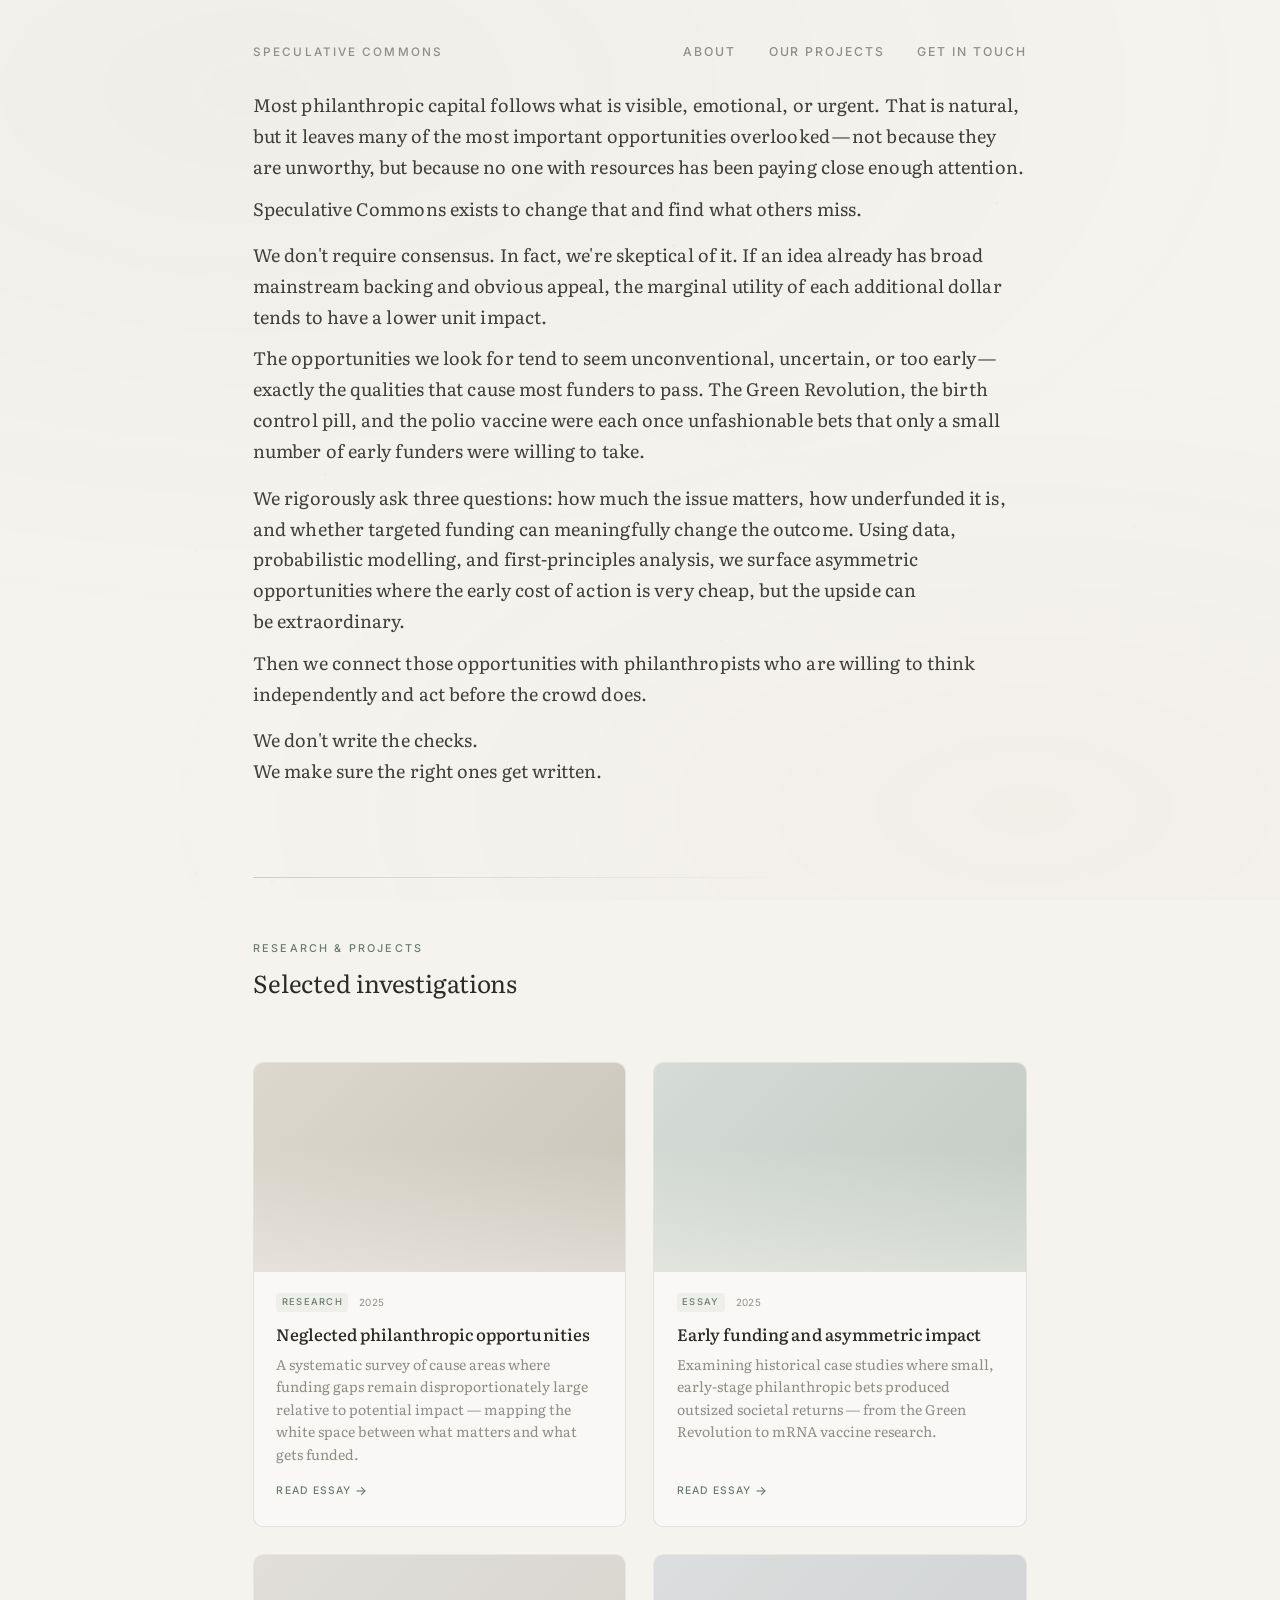
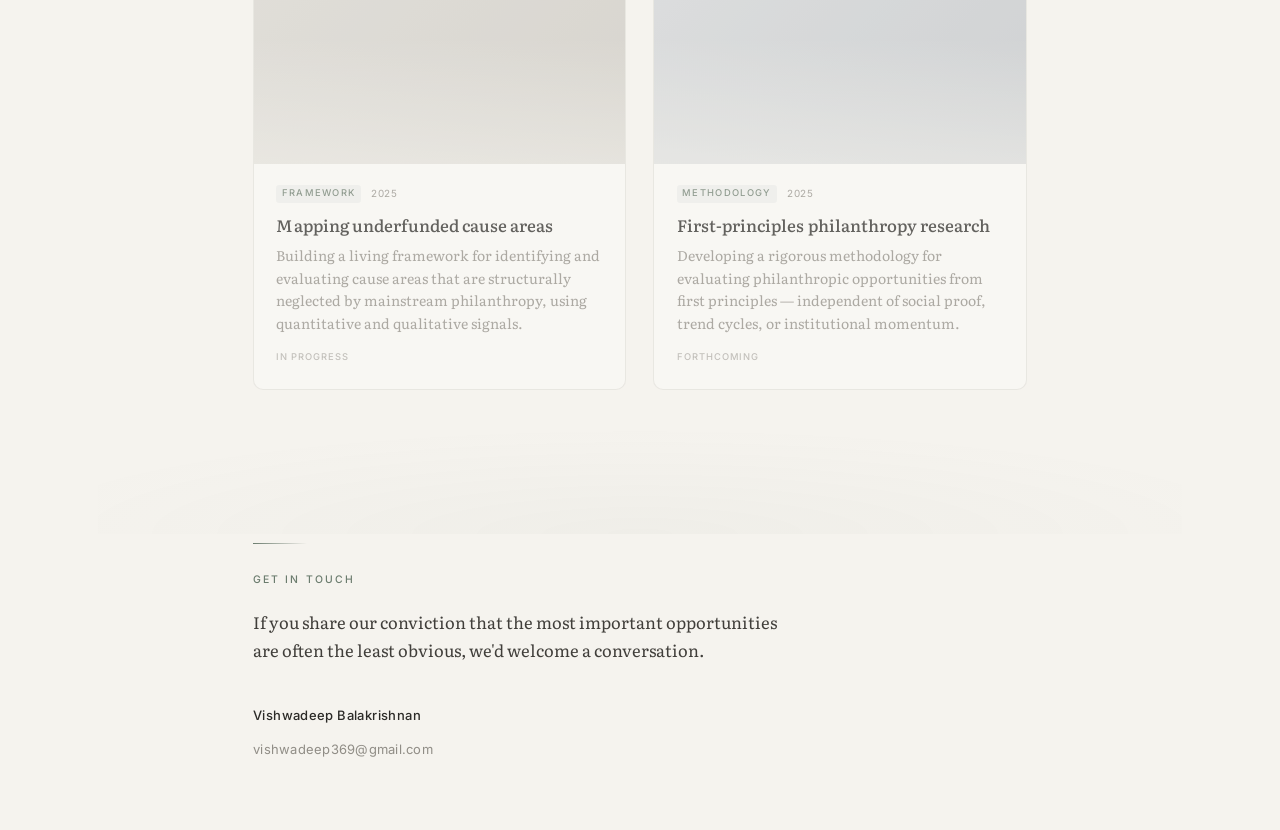
==== commit 11620119: "Upgrade to editorial publishing system: data-driven archive, clickable essays, essay pages, authorin" ====
--- a/index.html
+++ b/index.html
@@ -76,6 +76,7 @@
     </footer>
   </div>
 
+  <script src="data/essays.js"></script>
   <script src="js/main.js"></script>
 </body>
 </html>
--- a/css/style.css
+++ b/css/style.css
@@ -253,10 +253,10 @@
   color: var(--color-text);
 }
 
-/* Projects grid — editorial 2-column */
+/* Projects grid — editorial responsive grid */
 .projects-grid {
   display: grid;
-  grid-template-columns: 1fr 1fr;
+  grid-template-columns: repeat(auto-fill, minmax(min(100%, 18rem), 1fr));
   gap: 1.5rem;
 }
 
@@ -401,6 +401,47 @@
   border-radius: 2px;
 }
 
+/* Published card — entire card is an <a> link */
+a.project-card {
+  text-decoration: none;
+  color: inherit;
+  cursor: pointer;
+}
+
+/* In-progress / forthcoming cards — tasteful disabled state */
+.project-card--in-progress,
+.project-card--forthcoming {
+  opacity: 0.72;
+  cursor: default;
+}
+
+.project-card--in-progress:hover,
+.project-card--forthcoming:hover {
+  transform: none;
+  box-shadow: none;
+  background: var(--color-card-bg);
+  border-color: var(--color-card-border);
+}
+
+.project-card--in-progress .project-cover-inner,
+.project-card--forthcoming .project-cover-inner {
+  filter: saturate(0.6);
+}
+
+/* Status badge for non-published cards */
+.project-status {
+  display: inline-flex;
+  align-items: center;
+  font-family: var(--font-sans);
+  font-weight: 500;
+  font-size: 0.52rem;
+  letter-spacing: 0.1em;
+  text-transform: uppercase;
+  color: var(--color-text-quiet);
+  margin-top: 0.8rem;
+  opacity: 0.7;
+}
+
 /* ---- Contact Section ---- */
 
 .contact {
@@ -587,7 +628,6 @@
   }
 
   .projects-grid {
-    grid-template-columns: 1fr;
     gap: 1.25rem;
   }
 
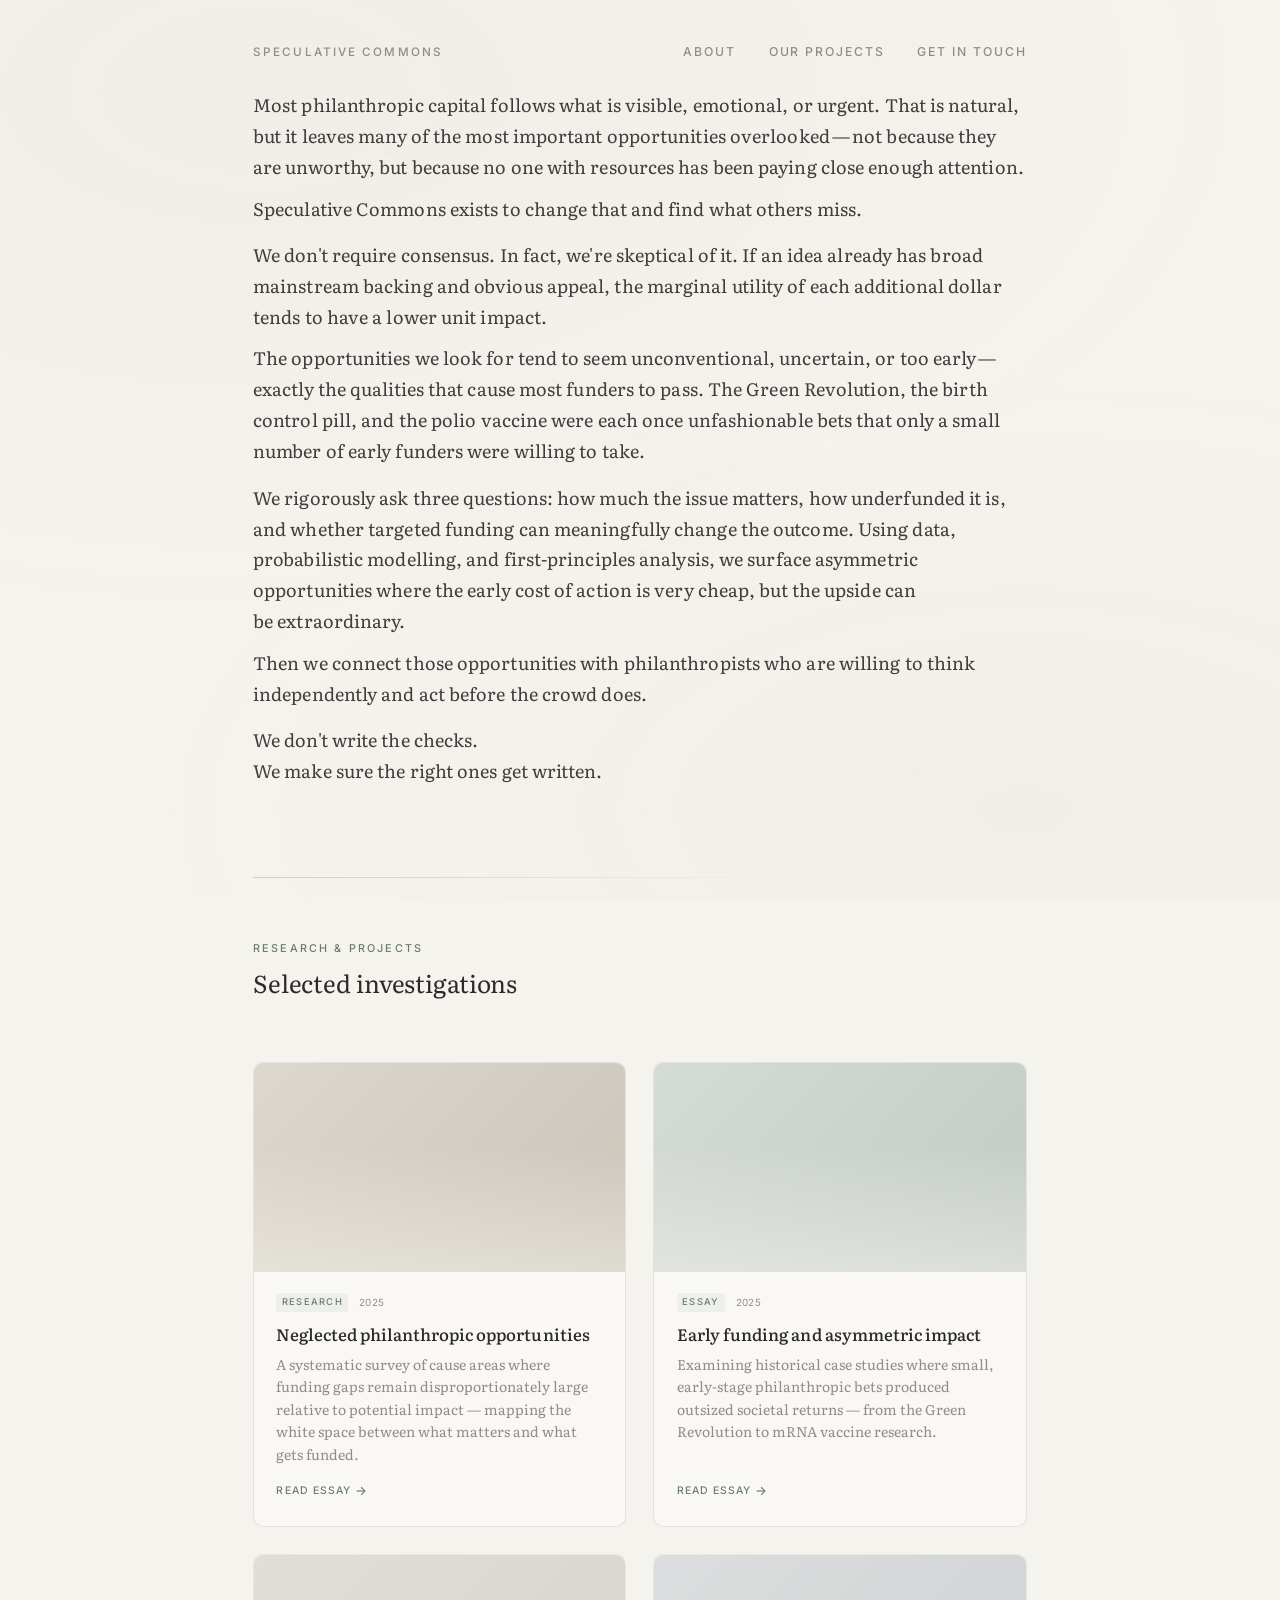
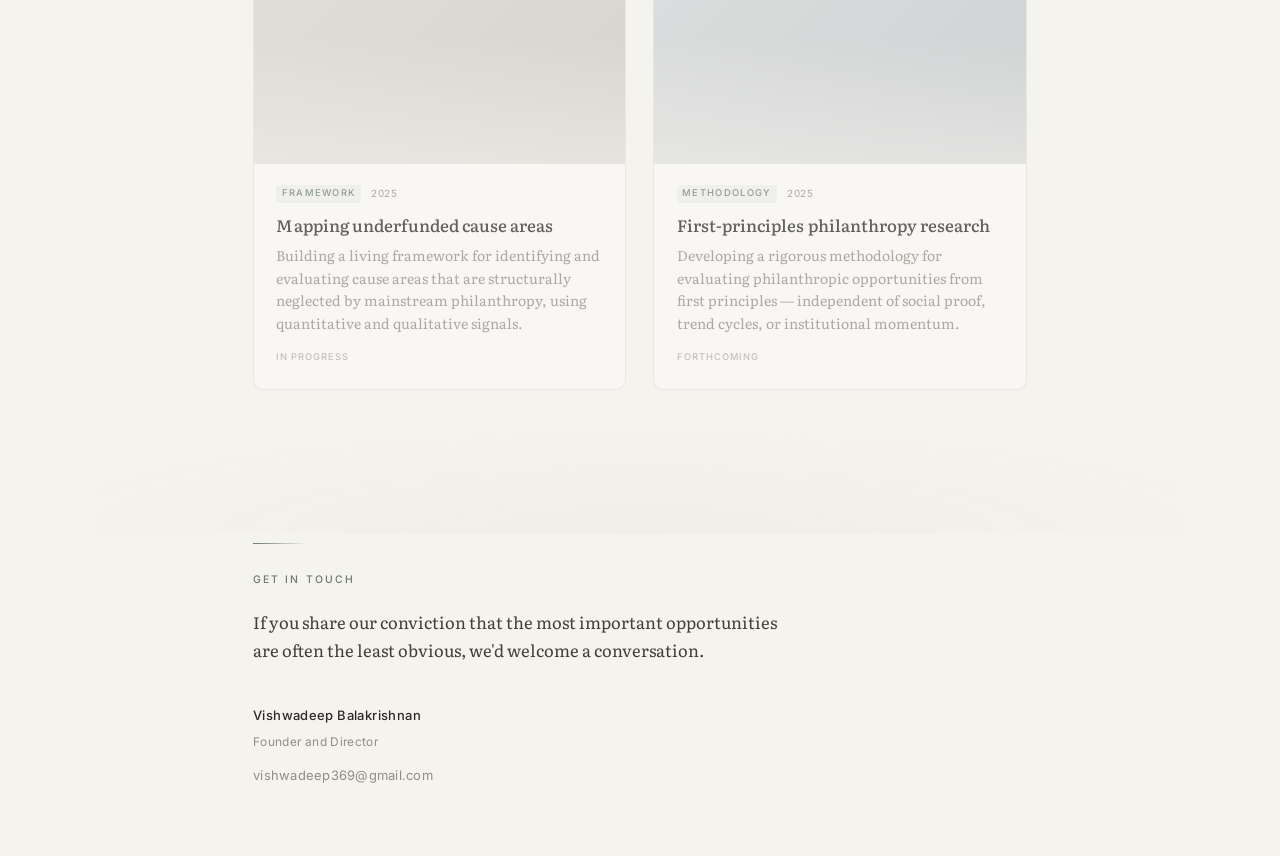
==== commit 0e01558a: "Add "Founder and Director" title below name in contact section Agent-Logs-Url: https://github.com/Vi" ====
--- a/index.html
+++ b/index.html
@@ -68,6 +68,7 @@
         <p class="contact-note">If you share our conviction that the most important opportunities are often the least obvious, we'd welcome a&nbsp;conversation.</p>
         <div class="contact-details">
           <p class="contact-name">Vishwadeep Balakrishnan</p>
+          <p class="contact-title">Founder and Director</p>
           <p class="contact-email">
             <a href="mailto:vishwadeep369@gmail.com?subject=Inquiry%20%E2%80%94%20Speculative%20Commons">vishwadeep369@gmail.com</a>
           </p>
--- a/css/style.css
+++ b/css/style.css
@@ -508,6 +508,15 @@
   color: var(--color-text);
 }
 
+.contact-title {
+  font-family: var(--font-sans);
+  font-size: 0.66rem;
+  font-weight: 400;
+  letter-spacing: 0.03em;
+  color: var(--color-text-quiet);
+  margin-top: 0.15em;
+}
+
 .contact-email a {
   font-family: var(--font-sans);
   font-size: 0.72rem;
